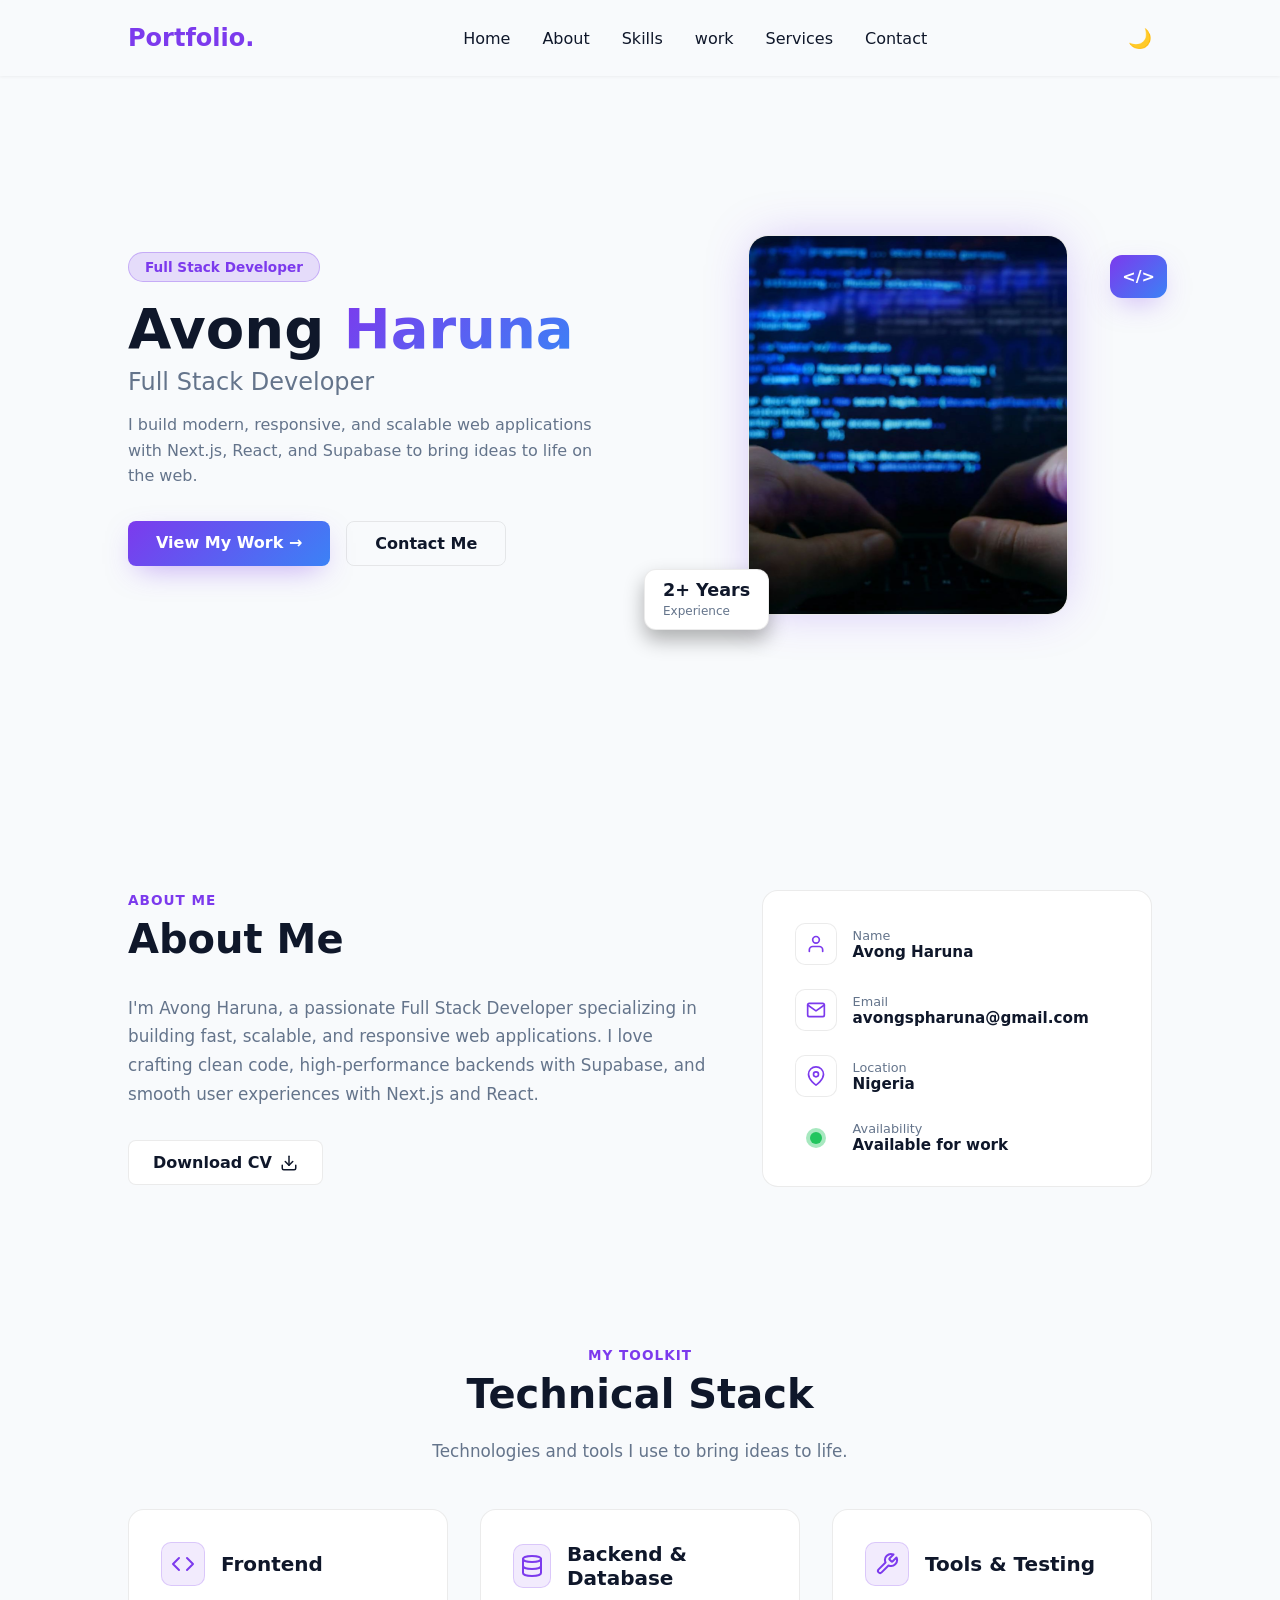
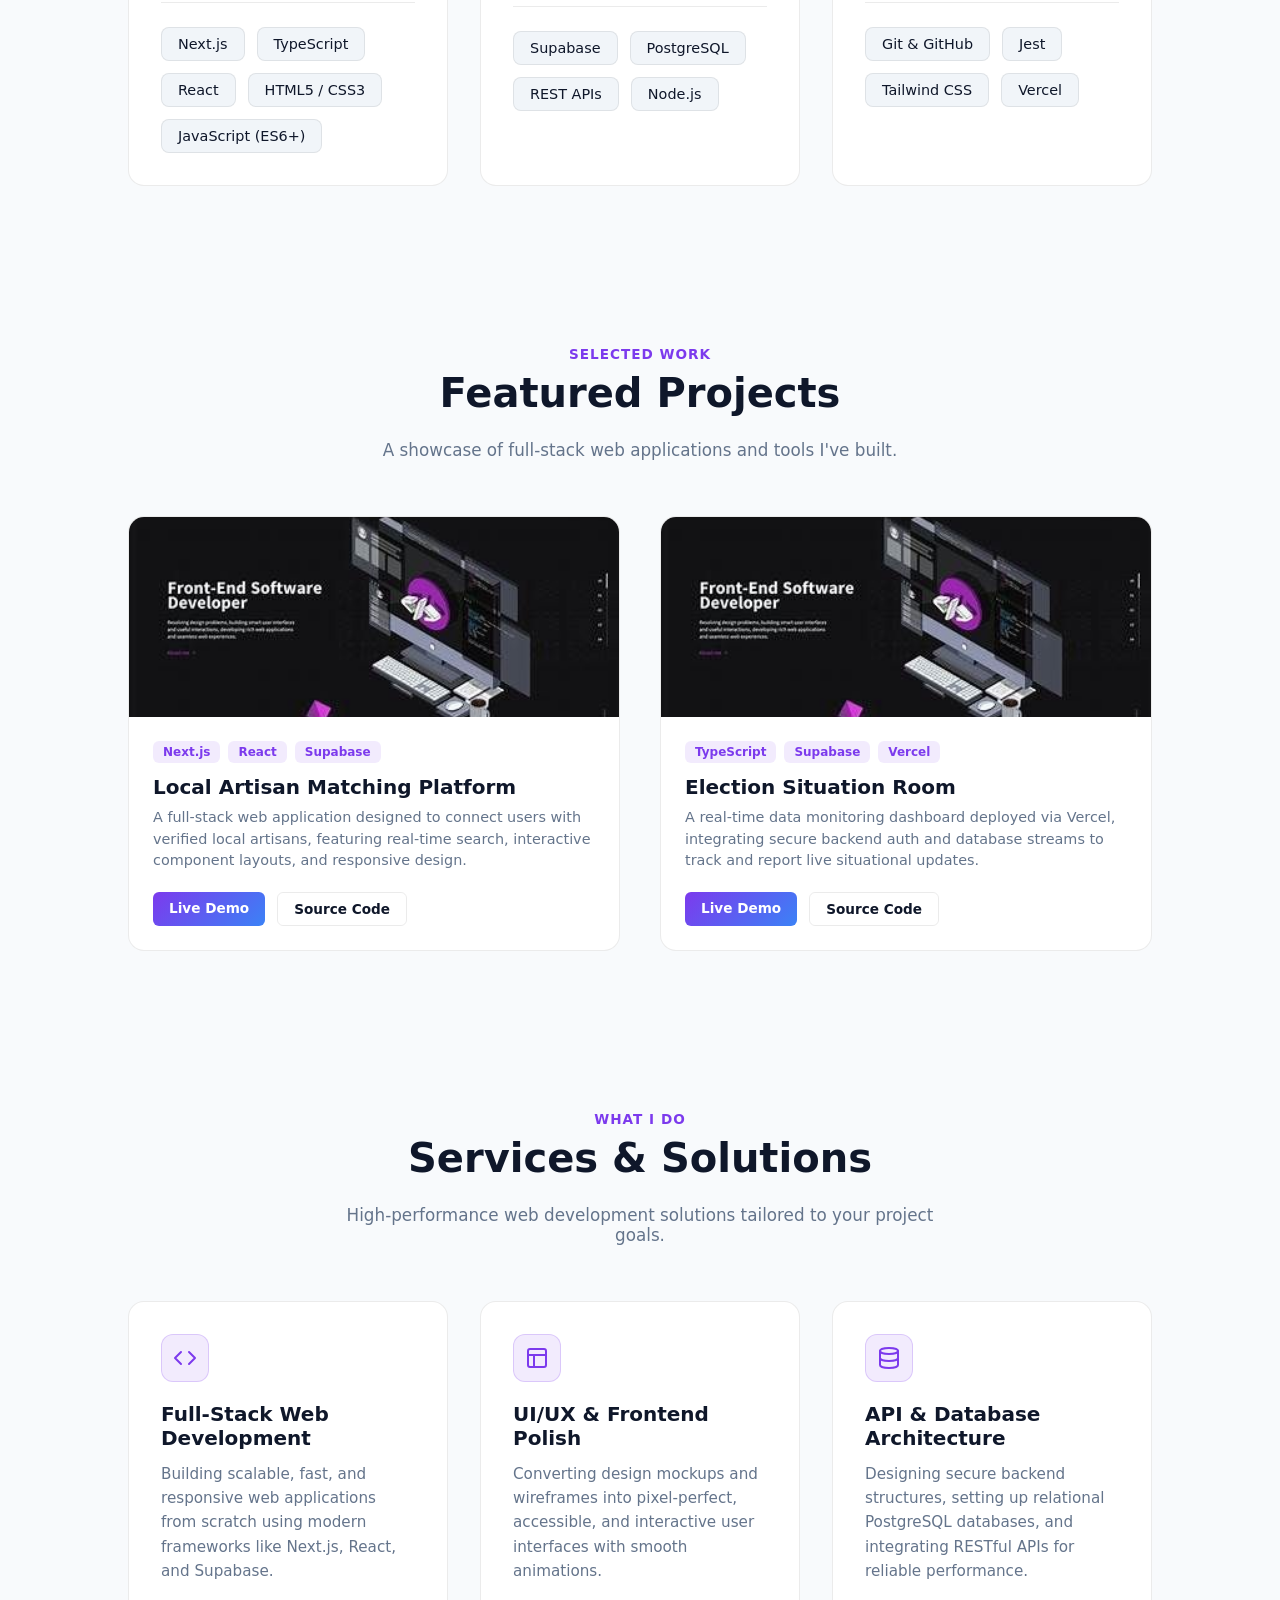
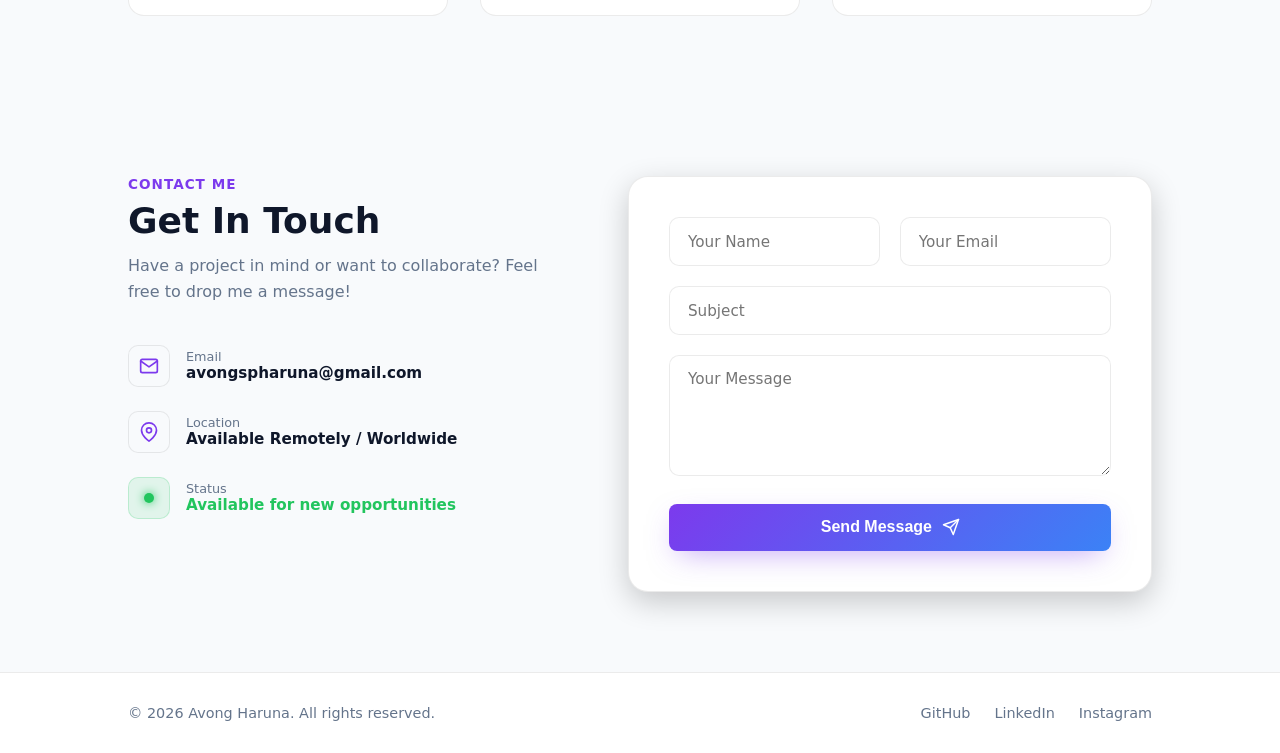
==== index.html @ 2a9c6ebe "Initial commit" ====
<!DOCTYPE html>
<html lang="en">
<head>
    <meta charset="UTF-8">
    <meta name="viewport" content="width=device-width, initial-scale=1.0">
    <title>Avong Haruna | Portfolio</title>
    <link rel="stylesheet" href="style.css">
    <link rel="icon" type="image/x-icon" href="images/favicon.ico">
</head>
<body>

    <!-- Navigation -->
    <nav class="navbar">
        <div class="logo">Portfolio.</div>
        <ul class="nav-links">
            <li><a href="#home">Home</a></li>
            <li><a href="#about">About</a></li>
            <li><a href="#skills">Skills</a></li>
            <li><a href="#projects">work</a></li>
            <li><a href="#services">Services</a></li>
            <li><a href="#contact">Contact</a></li>
        </ul>
        
        <!-- Theme Toggle Button -->
        <button id="theme-toggle" class="theme-toggle-btn" aria-label="Toggle theme">🌙</button>

        <!-- Mobile Burger Menu -->
        <div class="burger">
            <div class="line1"></div>
            <div class="line2"></div>
            <div class="line3"></div>
        </div>
    </nav>

    <!-- Homepage / Hero -->
    <section id="home" class="hero-section">
        <div class="hero-content">
            <span class="hero-pill-badge">Full Stack Developer</span>
            <h1>Avong <span class="highlight">Haruna</span></h1>
            <p class="hero-subtitle">Full Stack Developer</p>
            <p class="hero-description">
                I build modern, responsive, and scalable web applications with Next.js, React, and Supabase to bring ideas to life on the web.
            </p>
            
            <div class="hero-cta-group">
                <a href="#projects" class="btn-primary">View My Work &rarr;</a>
                <a href="#contact" class="btn-outline">Contact Me</a>
            </div>
        </div>

        <!-- Floating Image Frame with Ambient Glow -->
        <div class="hero-image-wrapper">
            <div class="hero-card-frame">
                <img src="images/workspace.jpg" alt="Avong Haruna">
            </div>
            
            <!-- Experience Floating Badge -->
            <div class="badge-experience">
                <span>2+ Years</span>
                <small>Experience</small>
            </div>
            
            <!-- Code Symbol Floating Badge -->
            <div class="badge-code">&lt;/&gt;</div>
        </div>
    </section>


    <!-- About Me Section -->
    <section id="about" class="about-section">
        <div class="about-container">
            <!-- Left Side: Bio & CV Button -->
            <div class="about-text">
                <span class="section-label">ABOUT ME</span>
                <h2>About Me</h2>
                <p>
                    I'm Avong Haruna, a passionate Full Stack Developer specializing in building fast, scalable, and responsive web applications. I love crafting clean code, high-performance backends with Supabase, and smooth user experiences with Next.js and React.
                </p>
               <!-- Inside the About Me section in index.html -->
<a href="cv.pdf" class="btn-cv" download="Avong_Haruna_CV.pdf">
    Download CV 
    <svg xmlns="http://www.w3.org/2000/svg" width="18" height="18" viewBox="0 0 24 24" fill="none" stroke="currentColor" stroke-width="2" stroke-linecap="round" stroke-linejoin="round">
        <path d="M21 15v4a2 2 0 0 1-2 2H5a2 2 0 0 1-2-2v-4"/>
        <polyline points="7 10 12 15 17 10"/>
        <line x1="12" y1="15" x2="12" y2="3"/>
    </svg>
</a>
            </div>

            <!-- Right Side: Quick Info Card -->
            <div class="about-info-card">
                <div class="info-item">
                    <div class="info-icon">
                        <svg xmlns="http://www.w3.org/2000/svg" width="20" height="20" viewBox="0 0 24 24" fill="none" stroke="currentColor" stroke-width="2" stroke-linecap="round" stroke-linejoin="round"><path d="M20 21v-2a4 4 0 0 0-4-4H8a4 4 0 0 0-4 4v2"></path><circle cx="12" cy="7" r="4"></circle></svg>
                    </div>
                    <div>
                        <small>Name</small>
                        <p>Avong Haruna</p>
                    </div>
                </div>

                <div class="info-item">
                    <div class="info-icon">
                        <svg xmlns="http://www.w3.org/2000/svg" width="20" height="20" viewBox="0 0 24 24" fill="none" stroke="currentColor" stroke-width="2" stroke-linecap="round" stroke-linejoin="round"><path d="M4 4h16c1.1 0 2 .9 2 2v12c0 1.1-.9 2-2 2H4c-1.1 0-2-.9-2-2V6c0-1.1.9-2 2-2z"></path><polyline points="22,6 12,13 2,6"></polyline></svg>
                    </div>
                    <div>
                        <small>Email</small>
                        <p>avongspharuna@gmail.com</p>
                    </div>
                </div>

                <div class="info-item">
                    <div class="info-icon">
                        <svg xmlns="http://www.w3.org/2000/svg" width="20" height="20" viewBox="0 0 24 24" fill="none" stroke="currentColor" stroke-width="2" stroke-linecap="round" stroke-linejoin="round"><path d="M21 10c0 7-9 13-9 13s-9-6-9-13a9 9 0 0 1 18 0z"></path><circle cx="12" cy="10" r="3"></circle></svg>
                    </div>
                    <div>
                        <small>Location</small>
                        <p>Nigeria</p>
                    </div>
                </div>

                <div class="info-item availability">
                    <div class="status-pulse"></div>
                    <div>
                        <small>Availability</small>
                        <p>Available for work</p>
                    </div>
                </div>
            </div>
        </div>
    </section>


    <!-- Technical Stack / Skills Section -->
    <section id="skills" class="skills-section">
        <div class="skills-header">
            <span class="section-label">MY TOOLKIT</span>
            <h2>Technical Stack</h2>
            <p class="skills-subtitle">Technologies and tools I use to bring ideas to life.</p>
        </div>

        <div class="skills-grid">
            <!-- Frontend Card -->
            <div class="skills-card">
                <div class="card-header">
                    <div class="card-icon">
                        <svg xmlns="http://www.w3.org/2000/svg" width="24" height="24" viewBox="0 0 24 24" fill="none" stroke="currentColor" stroke-width="2" stroke-linecap="round" stroke-linejoin="round"><polyline points="16 18 22 12 16 6"></polyline><polyline points="8 6 2 12 8 18"></polyline></svg>
                    </div>
                    <h3>Frontend</h3>
                </div>
                <div class="skills-list">
                    <span class="skill-tag">Next.js</span>
                    <span class="skill-tag">TypeScript</span>
                    <span class="skill-tag">React</span>
                    <span class="skill-tag">HTML5 / CSS3</span>
                    <span class="skill-tag">JavaScript (ES6+)</span>
                </div>
            </div>

            <!-- Backend & Database Card -->
            <div class="skills-card">
                <div class="card-header">
                    <div class="card-icon">
                        <svg xmlns="http://www.w3.org/2000/svg" width="24" height="24" viewBox="0 0 24 24" fill="none" stroke="currentColor" stroke-width="2" stroke-linecap="round" stroke-linejoin="round"><ellipse cx="12" cy="5" rx="9" ry="3"></ellipse><path d="M21 12c0 1.66-4 3-9 3s-9-1.34-9-3"></path><path d="M3 5v14c0 1.66 4 3 9 3s9-1.34 9-3V5"></path></svg>
                    </div>
                    <h3>Backend & Database</h3>
                </div>
                <div class="skills-list">
                    <span class="skill-tag">Supabase</span>
                    <span class="skill-tag">PostgreSQL</span>
                    <span class="skill-tag">REST APIs</span>
                    <span class="skill-tag">Node.js</span>
                </div>
            </div>

            <!-- Testing & Developer Tools Card -->
            <div class="skills-card">
                <div class="card-header">
                    <div class="card-icon">
                        <svg xmlns="http://www.w3.org/2000/svg" width="24" height="24" viewBox="0 0 24 24" fill="none" stroke="currentColor" stroke-width="2" stroke-linecap="round" stroke-linejoin="round"><path d="M14.7 6.3a1 1 0 0 0 0 1.4l1.6 1.6a1 1 0 0 0 1.4 0l3.77-3.77a6 6 0 0 1-7.94 7.94l-6.91 6.91a2.12 2.12 0 0 1-3-3l6.91-6.91a6 6 0 0 1 7.94-7.94l-3.76 3.76z"></path></svg>
                    </div>
                    <h3>Tools & Testing</h3>
                </div>
                <div class="skills-list">
                    <span class="skill-tag">Git & GitHub</span>
                    <span class="skill-tag">Jest</span>
                    <span class="skill-tag">Tailwind CSS</span>
                    <span class="skill-tag">Vercel</span>
                </div>
            </div>
        </div>
    </section>

   <!-- Projects Section -->
    <section id="projects" class="projects-section">
        <div class="projects-header">
            <span class="section-label">SELECTED WORK</span>
            <h2>Featured Projects</h2>
            <p class="projects-subtitle">A showcase of full-stack web applications and tools I've built.</p>
        </div>

        <div class="projects-grid">
            <!-- Project Card 1 -->
            <div class="project-card">
                <div class="project-image-wrapper">
                    <img src="images/project-one.jpg" alt="Service-Matching Web App" class="project-image">
                    <div class="project-overlay">
                        <a href="#" target="_blank" rel="noopener noreferrer" class="overlay-link" aria-label="View Live Project">
                            <svg xmlns="http://www.w3.org/2000/svg" width="20" height="20" viewBox="0 0 24 24" fill="none" stroke="currentColor" stroke-width="2" stroke-linecap="round" stroke-linejoin="round"><path d="M18 13v6a2 2 0 0 1-2 2H5a2 2 0 0 1-2-2V8a2 2 0 0 1 2-2h6"></path><polyline points="15 3 21 3 21 9"></polyline><line x1="10" y1="14" x2="21" y2="3"></line></svg>
                        </a>
                        <a href="#" target="_blank" rel="noopener noreferrer" class="overlay-link" aria-label="View Code on GitHub">
                            <svg xmlns="http://www.w3.org/2000/svg" width="20" height="20" viewBox="0 0 24 24" fill="none" stroke="currentColor" stroke-width="2" stroke-linecap="round" stroke-linejoin="round"><path d="M9 19c-5 1.5-5-2.5-7-3m14 6v-3.87a3.37 3.37 0 0 0-.94-2.61c3.14-.35 6.44-1.54 6.44-7A5.44 5.44 0 0 0 20 4.77 5.07 5.07 0 0 0 19.91 1S18.73.65 16 2.48a13.38 13.38 0 0 0-7 0C6.27.65 5.09 1 5.09 1A5.07 5.07 0 0 0 5 4.77a5.44 5.44 0 0 0-1.5 3.78c0 5.42 3.3 6.61 6.44 7A3.37 3.37 0 0 0 9 18.13V22"></path></svg>
                        </a>
                    </div>
                </div>
                <div class="project-content">
                    <div class="project-tags">
                        <span class="project-tag">Next.js</span>
                        <span class="project-tag">React</span>
                        <span class="project-tag">Supabase</span>
                    </div>
                    <h3 class="project-title">Local Artisan Matching Platform</h3>
                    <p class="project-description">
                        A full-stack web application designed to connect users with verified local artisans, featuring real-time search, interactive component layouts, and responsive design.
                    </p>
                    <div class="project-links">
                        <a href="#" class="project-btn primary-btn" target="_blank" rel="noopener noreferrer">Live Demo</a>
                        <a href="#" class="project-btn secondary-btn" target="_blank" rel="noopener noreferrer">Source Code</a>
                    </div>
                </div>
            </div>

            <!-- Project Card 2 -->
            <div class="project-card">
                <div class="project-image-wrapper">
                    <img src="images/project-two.jpg" alt="Election Situation Room Web App" class="project-image">
                    <div class="project-overlay">
                        <a href="#" target="_blank" rel="noopener noreferrer" class="overlay-link" aria-label="View Live Project">
                            <svg xmlns="http://www.w3.org/2000/svg" width="20" height="20" viewBox="0 0 24 24" fill="none" stroke="currentColor" stroke-width="2" stroke-linecap="round" stroke-linejoin="round"><path d="M18 13v6a2 2 0 0 1-2 2H5a2 2 0 0 1-2-2V8a2 2 0 0 1 2-2h6"></path><polyline points="15 3 21 3 21 9"></polyline><line x1="10" y1="14" x2="21" y2="3"></line></svg>
                        </a>
                        <a href="#" target="_blank" rel="noopener noreferrer" class="overlay-link" aria-label="View Code on GitHub">
                            <svg xmlns="http://www.w3.org/2000/svg" width="20" height="20" viewBox="0 0 24 24" fill="none" stroke="currentColor" stroke-width="2" stroke-linecap="round" stroke-linejoin="round"><path d="M9 19c-5 1.5-5-2.5-7-3m14 6v-3.87a3.37 3.37 0 0 0-.94-2.61c3.14-.35 6.44-1.54 6.44-7A5.44 5.44 0 0 0 20 4.77 5.07 5.07 0 0 0 19.91 1S18.73.65 16 2.48a13.38 13.38 0 0 0-7 0C6.27.65 5.09 1 5.09 1A5.07 5.07 0 0 0 5 4.77a5.44 5.44 0 0 0-1.5 3.78c0 5.42 3.3 6.61 6.44 7A3.37 3.37 0 0 0 9 18.13V22"></path></svg>
                        </a>
                    </div>
                </div>
                <div class="project-content">
                    <div class="project-tags">
                        <span class="project-tag">TypeScript</span>
                        <span class="project-tag">Supabase</span>
                        <span class="project-tag">Vercel</span>
                    </div>
                    <h3 class="project-title">Election Situation Room</h3>
                    <p class="project-description">
                        A real-time data monitoring dashboard deployed via Vercel, integrating secure backend auth and database streams to track and report live situational updates.
                    </p>
                    <div class="project-links">
                        <a href="#" class="project-btn primary-btn" target="_blank" rel="noopener noreferrer">Live Demo</a>
                        <a href="#" class="project-btn secondary-btn" target="_blank" rel="noopener noreferrer">Source Code</a>
                    </div>
                </div>
            </div>
        </div>
    </section>

   <!-- Services Section -->
    <section id="services" class="services-section">
        <div class="services-header">
            <span class="section-label">WHAT I DO</span>
            <h2>Services & Solutions</h2>
            <p class="services-subtitle">High-performance web development solutions tailored to your project goals.</p>
        </div>

        <div class="services-grid">
            <!-- Service Card 1 -->
            <div class="service-card">
                <div class="service-icon">
                    <svg xmlns="http://www.w3.org/2000/svg" width="24" height="24" viewBox="0 0 24 24" fill="none" stroke="currentColor" stroke-width="2" stroke-linecap="round" stroke-linejoin="round"><polyline points="16 18 22 12 16 6"></polyline><polyline points="8 6 2 12 8 18"></polyline></svg>
                </div>
                <h3>Full-Stack Web Development</h3>
                <p>Building scalable, fast, and responsive web applications from scratch using modern frameworks like Next.js, React, and Supabase.</p>
            </div>

            <!-- Service Card 2 -->
            <div class="service-card">
                <div class="service-icon">
                    <svg xmlns="http://www.w3.org/2000/svg" width="24" height="24" viewBox="0 0 24 24" fill="none" stroke="currentColor" stroke-width="2" stroke-linecap="round" stroke-linejoin="round"><rect x="3" y="3" width="18" height="18" rx="2" ry="2"></rect><line x1="3" y1="9" x2="21" y2="9"></line><line x1="9" y1="21" x2="9" y2="9"></line></svg>
                </div>
                <h3>UI/UX & Frontend Polish</h3>
                <p>Converting design mockups and wireframes into pixel-perfect, accessible, and interactive user interfaces with smooth animations.</p>
            </div>

            <!-- Service Card 3 -->
            <div class="service-card">
                <div class="service-icon">
                    <svg xmlns="http://www.w3.org/2000/svg" width="24" height="24" viewBox="0 0 24 24" fill="none" stroke="currentColor" stroke-width="2" stroke-linecap="round" stroke-linejoin="round"><ellipse cx="12" cy="5" rx="9" ry="3"></ellipse><path d="M21 12c0 1.66-4 3-9 3s-9-1.34-9-3"></path><path d="M3 5v14c0 1.66 4 3 9 3s9-1.34 9-3V5"></path></svg>
                </div>
                <h3>API & Database Architecture</h3>
                <p>Designing secure backend structures, setting up relational PostgreSQL databases, and integrating RESTful APIs for reliable performance.</p>
            </div>
        </div>
    </section>

  <!-- Contact Section -->
    <section id="contact" class="contact-section">
        <div class="contact-container">
            <!-- Left Column: Contact Info -->
            <div class="contact-info">
                <span class="section-label">CONTACT ME</span>
                <h2>Get In Touch</h2>
                <p class="contact-subtitle">
                    Have a project in mind or want to collaborate? Feel free to drop me a message!
                </p>

                <div class="info-items">
                    <div class="info-item">
                        <div class="info-icon">
                            <svg xmlns="http://www.w3.org/2000/svg" width="20" height="20" viewBox="0 0 24 24" fill="none" stroke="currentColor" stroke-width="2" stroke-linecap="round" stroke-linejoin="round"><path d="M4 4h16c1.1 0 2 .9 2 2v12c0 1.1-.9 2-2 2H4c-1.1 0-2-.9-2-2V6c0-1.1.9-2 2-2z"></path><polyline points="22,6 12,13 2,6"></polyline></svg>
                        </div>
                        <div>
                            <small>Email</small>
                            <p>avongspharuna@gmail.com</p>
                        </div>
                    </div>

                    <div class="info-item">
                        <div class="info-icon">
                            <svg xmlns="http://www.w3.org/2000/svg" width="20" height="20" viewBox="0 0 24 24" fill="none" stroke="currentColor" stroke-width="2" stroke-linecap="round" stroke-linejoin="round"><path d="M21 10c0 7-9 13-9 13s-9-6-9-13a9 9 0 0 1 18 0z"></path><circle cx="12" cy="10" r="3"></circle></svg>
                        </div>
                        <div>
                            <small>Location</small>
                            <p>Available Remotely / Worldwide</p>
                        </div>
                    </div>

                    <div class="info-item">
                        <div class="info-icon status-icon">
                            <span class="status-dot"></span>
                        </div>
                        <div>
                            <small>Status</small>
                            <p class="status-text">Available for new opportunities</p>
                        </div>
                    </div>
                </div>
            </div>

            <!-- Right Column: Contact Form -->
            <div class="contact-form-wrapper">
                <form action="https://formspree.io/f/xlgyvdnw" method="POST" class="contact-form">
                    <div class="form-row">
                        <input type="text" name="name" placeholder="Your Name" required>
                        <input type="email" name="email" placeholder="Your Email" required>
                    </div>
                    <input type="text" name="subject" placeholder="Subject" required>
                    <textarea name="message" rows="5" placeholder="Your Message" required></textarea>
                    
                    <button type="submit" class="btn-primary submit-btn">
                        Send Message 
                        <svg xmlns="http://www.w3.org/2000/svg" width="18" height="18" viewBox="0 0 24 24" fill="none" stroke="currentColor" stroke-width="2" stroke-linecap="round" stroke-linejoin="round"><line x1="22" y1="2" x2="11" y2="13"></line><polygon points="22 2 15 22 11 13 2 9 22 2"></polygon></svg>
                    </button>
                </form>
            </div>
        </div>
    </section>

    <!-- Footer -->
    <footer class="portfolio-footer">
        <div class="footer-container">
            <!-- Copyright Notice -->
            <p>&copy; 2026 Avong Haruna. All rights reserved.</p>

            <!-- Social Media Links -->
            <div class="footer-socials">
                <a href="https://github.com/avong-haruna" target="_blank" rel="noopener noreferrer">GitHub</a>
                <a href="https://linkedin.com/in/Haruna Avong" target="_blank" rel="noopener noreferrer">LinkedIn</a>
                <a href="https://instagram.com/avongharuna" target="_blank" rel="noopener noreferrer">Instagram</a>
            </div>
        </div>
    </footer>

    <script src="script.js"></script>
</body>
</html>
---- style.css ----
/* Color Palette & Custom Properties */
:root {
    --bg-dark: #0b0f17;
    --card-bg: #131924;
    --card-border: rgba(255, 255, 255, 0.08);
    --border-color: rgba(255, 255, 255, 0.08);
    --nav-bg: rgba(11, 15, 23, 0.8);
    
    --text-main: #f3f4f6;
    --text-color: #f3f4f6;
    --text-muted: #9ca3af;
    
    --tag-bg: rgba(255, 255, 255, 0.05);
    
    /* Primary Color Mappings */
    --primary: #7c3aed;
    --primary-purple: #7c3aed;
    --primary-blue: #3b82f6;
    
    /* Purple-to-Blue Primary Accent Glow */
    --accent-gradient: linear-gradient(135deg, #7c3aed 0%, #3b82f6 100%);
    --accent-glow: 0 10px 30px -10px rgba(124, 58, 237, 0.5);
    
    --transition: all 0.3s ease;
}

/* Light Theme Variables */
[data-theme="light"] {
    --bg-dark: #f8fafc;
    --card-bg: #ffffff;
    --card-border: rgba(0, 0, 0, 0.08);
    --border-color: rgba(0, 0, 0, 0.08);
    --nav-bg: rgba(248, 250, 252, 0.8);
    
    --text-main: #0f172a;
    --text-color: #0f172a;
    --text-muted: #64748b;
    
    --tag-bg: #f1f5f9;
}

/* Smooth Scrolling */
html {
    scroll-behavior: smooth;
}

/* General Layout Fixes */
* {
    margin: 0;
    padding: 0;
    box-sizing: border-box;
}

body {
    background-color: var(--bg-dark);
    color: var(--text-main);
    font-family: 'Inter', system-ui, -apple-system, sans-serif;
    transition: background-color 0.3s ease, color 0.3s ease;
}

section {
    padding: 80px 10%;
}

h2 {
    font-size: 2.5rem;
    margin-bottom: 2rem;
    position: relative;
}

.btn {
    display: inline-block;
    background: var(--primary);
    color: white;
    padding: 0.75rem 1.5rem;
    text-decoration: none;
    border-radius: 6px;
    transition: var(--transition);
    border: none;
    cursor: pointer;
}

.btn:hover {
    opacity: 0.9;
}

/* Navbar */
.navbar {
    position: fixed;
    top: 0;
    width: 100%;
    display: flex;
    justify-content: space-between;
    align-items: center;
    padding: 1.5rem 10%;
    background: var(--nav-bg);
    backdrop-filter: blur(5px);
    z-index: 1000;
    box-shadow: 0 1px 3px rgba(0,0,0,0.05);
    transition: var(--transition);
}

.logo {
    font-size: 1.5rem;
    font-weight: 700;
    color: var(--primary);
}

.nav-links {
    display: flex;
    list-style: none;
}

.nav-links li {
    margin-left: 2rem;
}

.nav-links a {
    text-decoration: none;
    color: var(--text-color);
    font-weight: 500;
    transition: var(--transition);
}

.nav-links a:hover {
    color: var(--primary);
}

.theme-toggle-btn {
    background: none;
    border: none;
    font-size: 1.2rem;
    cursor: pointer;
    margin-left: 1.5rem;
    color: var(--text-color);
    display: flex;
    align-items: center;
}

.burger {
    display: none;
    cursor: pointer;
}

.burger div {
    width: 25px;
    height: 3px;
    background-color: var(--text-color);
    margin: 5px;
    transition: var(--transition);
}

/* Hero Section Styling */
.hero-section {
    min-height: 90vh;
    display: grid;
    grid-template-columns: 1fr 1fr;
    align-items: center;
    gap: 3rem;
    padding-top: 120px;
}

.hero-pill-badge {
    display: inline-block;
    padding: 6px 16px;
    background: rgba(124, 58, 237, 0.15);
    border: 1px solid rgba(124, 58, 237, 0.3);
    color: var(--primary-purple);
    border-radius: 20px;
    font-size: 0.85rem;
    font-weight: 600;
    margin-bottom: 1rem;
}

.hero-content h1 {
    font-size: 3.5rem;
    line-height: 1.1;
    margin-bottom: 0.5rem;
}

.hero-content h1 .highlight {
    background: var(--accent-gradient);
    -webkit-background-clip: text;
    -webkit-text-fill-color: transparent;
}

.hero-subtitle {
    font-size: 1.5rem;
    color: var(--text-muted);
    font-weight: 500;
    margin-bottom: 1rem;
}

.hero-description {
    color: var(--text-muted);
    line-height: 1.6;
    margin-bottom: 2rem;
    max-width: 480px;
}

.hero-cta-group {
    display: flex;
    gap: 1rem;
    margin-bottom: 2rem;
}

/* About Me Section */
.section-label {
    color: var(--primary-purple);
    font-size: 0.85rem;
    font-weight: 700;
    letter-spacing: 1px;
    margin-bottom: 0.5rem;
    display: block;
}

.about-container {
    display: grid;
    grid-template-columns: 1.2fr 0.8fr;
    gap: 3rem;
    align-items: center;
}

.about-text p {
    color: var(--text-muted);
    line-height: 1.7;
    margin-bottom: 2rem;
    font-size: 1.05rem;
}

.btn-cv {
    display: inline-flex;
    align-items: center;
    gap: 0.5rem;
    border: 1px solid var(--card-border);
    background: var(--card-bg);
    color: var(--text-main);
    padding: 12px 24px;
    border-radius: 8px;
    text-decoration: none;
    font-weight: 600;
    transition: var(--transition);
}

.btn-cv:hover {
    border-color: var(--primary-purple);
    color: var(--primary-purple);
    transform: translateY(-2px);
}

/* Info Card */
.about-info-card {
    background: var(--card-bg);
    border: 1px solid var(--card-border);
    padding: 2rem;
    border-radius: 16px;
    display: flex;
    flex-direction: column;
    gap: 1.5rem;
}

.info-item {
    display: flex;
    align-items: center;
    gap: 1rem;
}

.info-icon {
    width: 42px;
    height: 42px;
    border-radius: 10px;
    background: rgba(255, 255, 255, 0.03);
    border: 1px solid var(--card-border);
    display: flex;
    align-items: center;
    justify-content: center;
    color: var(--primary-purple);
}

.info-item small {
    display: block;
    color: var(--text-muted);
    font-size: 0.8rem;
}

.info-item p {
    color: var(--text-main);
    font-weight: 600;
    font-size: 0.95rem;
}

/* Green Live Pulse Status */
.status-pulse {
    width: 12px;
    height: 12px;
    background-color: #22c55e;
    border-radius: 50%;
    position: relative;
    margin-left: 15px;
    margin-right: 15px;
}

.status-pulse::after {
    content: '';
    position: absolute;
    top: -4px;
    left: -4px;
    width: 20px;
    height: 20px;
    background-color: rgba(34, 197, 94, 0.4);
    border-radius: 50%;
    animation: pulse 2s infinite;
}

@keyframes pulse {
    0% { transform: scale(0.8); opacity: 0.8; }
    100% { transform: scale(1.6); opacity: 0; }
}

/* Gradient Button */
.btn-primary {
    background: var(--accent-gradient);
    color: #fff;
    padding: 12px 28px;
    border-radius: 8px;
    text-decoration: none;
    font-weight: 600;
    box-shadow: var(--accent-glow);
    transition: transform 0.2s ease;
}

.btn-primary:hover {
    transform: translateY(-2px);
}

/* Outline Button */
.btn-outline {
    border: 1px solid var(--card-border);
    color: var(--text-main);
    padding: 12px 28px;
    border-radius: 8px;
    text-decoration: none;
    font-weight: 600;
    transition: background 0.2s ease;
}

.btn-outline:hover {
    background: var(--card-bg);
}

/* Hero Image & Ambient Glow Card */
.hero-image-wrapper {
    position: relative;
    display: flex;
    justify-content: center;
}

.hero-card-frame {
    position: relative;
    width: 320px;
    height: 380px;
    border-radius: 20px;
    overflow: hidden;
    background: var(--card-bg);
    border: 1px solid var(--card-border);
    box-shadow: 0 0 50px -10px rgba(124, 58, 237, 0.35);
}

.hero-card-frame img {
    width: 100%;
    height: 100%;
    object-fit: cover;
}

/* Floating Overlay Badges */
.badge-experience {
    position: absolute;
    bottom: -15px;
    left: -20px;
    background: var(--card-bg);
    border: 1px solid var(--card-border);
    padding: 10px 18px;
    border-radius: 12px;
    box-shadow: 0 10px 20px rgba(0,0,0,0.3);
}

.badge-experience span {
    display: block;
    font-weight: 700;
    font-size: 1.1rem;
    color: var(--text-main);
}

.badge-experience small {
    color: var(--text-muted);
    font-size: 0.75rem;
}

.badge-code {
    position: absolute;
    top: 20px;
    right: -15px;
    background: var(--accent-gradient);
    color: #fff;
    padding: 12px;
    border-radius: 12px;
    font-weight: bold;
    box-shadow: var(--accent-glow);
}

/* Skills Section Styling */
.skills-section {
    padding-top: 80px;
    padding-bottom: 80px;
}

.skills-header {
    text-align: center;
    max-width: 600px;
    margin: 0 auto 3rem auto;
}

.skills-subtitle {
    color: var(--text-muted);
    font-size: 1.05rem;
    margin-top: -0.5rem;
}

.skills-grid {
    display: grid;
    grid-template-columns: repeat(auto-fit, minmax(300px, 1fr));
    gap: 2rem;
    width: 100%;
}

.skills-card {
    background: var(--card-bg);
    border: 1px solid var(--card-border);
    padding: 2rem;
    border-radius: 16px;
    transition: transform 0.3s ease, border-color 0.3s ease, box-shadow 0.3s ease;
    display: flex;
    flex-direction: column;
}

.skills-card:hover {
    transform: translateY(-5px);
    border-color: rgba(124, 58, 237, 0.4);
    box-shadow: 0 12px 30px -10px rgba(124, 58, 237, 0.2);
}

.card-header {
    display: flex;
    align-items: center;
    gap: 1rem;
    margin-bottom: 1.5rem;
    border-bottom: 1px solid var(--card-border);
    padding-bottom: 1rem;
}

.card-icon {
    width: 44px;
    height: 44px;
    border-radius: 10px;
    background: rgba(124, 58, 237, 0.1);
    border: 1px solid rgba(124, 58, 237, 0.2);
    display: flex;
    align-items: center;
    justify-content: center;
    color: var(--primary-purple);
}

.card-header h3 {
    font-size: 1.25rem;
    color: var(--text-main);
    margin: 0;
}

.skills-list {
    display: flex;
    flex-wrap: wrap;
    gap: 0.75rem;
}

.skill-tag {
    background: var(--tag-bg);
    color: var(--text-main);
    border: 1px solid var(--card-border);
    padding: 0.5rem 1rem;
    border-radius: 8px;
    font-size: 0.9rem;
    font-weight: 500;
    transition: var(--transition);
}

.skill-tag:hover {
    background: var(--primary-purple);
    color: #ffffff;
    border-color: var(--primary-purple);
    transform: translateY(-2px);
}

/* Projects Section Styling */
.projects-section {
    padding-top: 80px;
    padding-bottom: 80px;
}

.projects-header {
    text-align: center;
    max-width: 600px;
    margin: 0 auto 3.5rem auto;
}

.projects-subtitle {
    color: var(--text-muted);
    font-size: 1.05rem;
    margin-top: -0.5rem;
}

.projects-grid {
    display: grid;
    grid-template-columns: repeat(auto-fit, minmax(320px, 1fr));
    gap: 2.5rem;
    width: 100%;
}

.project-card {
    background: var(--card-bg);
    border: 1px solid var(--card-border);
    border-radius: 16px;
    overflow: hidden;
    transition: transform 0.3s ease, border-color 0.3s ease, box-shadow 0.3s ease;
}

.project-card:hover {
    transform: translateY(-6px);
    border-color: rgba(124, 58, 237, 0.4);
    box-shadow: 0 12px 30px -10px rgba(124, 58, 237, 0.25);
}

.project-image-wrapper {
    position: relative;
    width: 100%;
    height: 200px;
    overflow: hidden;
}

.project-image {
    width: 100%;
    height: 100%;
    object-fit: cover;
    transition: transform 0.3s ease;
}

.project-card:hover .project-image {
    transform: scale(1.05);
}

.project-overlay {
    position: absolute;
    inset: 0;
    background: rgba(11, 15, 23, 0.7);
    display: flex;
    align-items: center;
    justify-content: center;
    gap: 1rem;
    opacity: 0;
    transition: opacity 0.3s ease;
}

.project-card:hover .project-overlay {
    opacity: 1;
}

.overlay-link {
    width: 40px;
    height: 40px;
    border-radius: 50%;
    background: var(--primary-purple);
    color: white;
    display: flex;
    align-items: center;
    justify-content: center;
    transition: transform 0.2s ease;
}

.overlay-link:hover {
    transform: scale(1.1);
}

.project-content {
    padding: 1.5rem;
}

.project-tags {
    display: flex;
    gap: 0.5rem;
    margin-bottom: 0.75rem;
}

.project-tag {
    font-size: 0.75rem;
    font-weight: 600;
    color: var(--primary-purple);
    background: rgba(124, 58, 237, 0.1);
    padding: 4px 10px;
    border-radius: 6px;
}

.project-title {
    font-size: 1.25rem;
    margin-bottom: 0.5rem;
    color: var(--text-main);
}

.project-description {
    font-size: 0.9rem;
    color: var(--text-muted);
    line-height: 1.5;
    margin-bottom: 1.25rem;
}

.project-links {
    display: flex;
    gap: 0.75rem;
}

.project-btn {
    padding: 8px 16px;
    border-radius: 6px;
    font-size: 0.85rem;
    font-weight: 600;
    text-decoration: none;
    transition: var(--transition);
}

.project-btn.primary-btn {
    background: var(--accent-gradient);
    color: white;
}

.project-btn.secondary-btn {
    border: 1px solid var(--card-border);
    color: var(--text-main);
}

.project-btn.secondary-btn:hover {
    border-color: var(--primary-purple);
    color: var(--primary-purple);
}

/* Services Section Styling */
.services-section {
    padding-top: 80px;
    padding-bottom: 80px;
}

.services-header {
    text-align: center;
    max-width: 600px;
    margin: 0 auto 3.5rem auto;
}

.services-subtitle {
    color: var(--text-muted);
    font-size: 1.05rem;
    margin-top: -0.5rem;
}

.services-grid {
    display: grid;
    grid-template-columns: repeat(auto-fit, minmax(300px, 1fr));
    gap: 2rem;
    width: 100%;
}

.service-card {
    background: var(--card-bg);
    border: 1px solid var(--card-border);
    padding: 2rem;
    border-radius: 16px;
    transition: transform 0.3s ease, border-color 0.3s ease;
}

.service-card:hover {
    transform: translateY(-5px);
    border-color: rgba(124, 58, 237, 0.4);
}

.service-icon {
    width: 48px;
    height: 48px;
    border-radius: 12px;
    background: rgba(124, 58, 237, 0.1);
    border: 1px solid rgba(124, 58, 237, 0.2);
    display: flex;
    align-items: center;
    justify-content: center;
    color: var(--primary-purple);
    margin-bottom: 1.25rem;
}

.service-card h3 {
    font-size: 1.25rem;
    margin-bottom: 0.75rem;
    color: var(--text-main);
}

.service-card p {
    color: var(--text-muted);
    font-size: 0.95rem;
    line-height: 1.6;
}

/* Contact Section Styling */
.contact-section {
    padding-top: 80px;
    padding-bottom: 80px;
}

.contact-container {
    display: grid;
    grid-template-columns: 1fr 1.2fr;
    gap: 4rem;
    align-items: start;
    max-width: 1200px;
    margin: 0 auto;
}

.contact-info h2 {
    font-size: 2.25rem;
    margin-bottom: 0.75rem;
}

.contact-subtitle {
    color: var(--text-muted);
    line-height: 1.6;
    margin-bottom: 2.5rem;
}

.info-items {
    display: flex;
    flex-direction: column;
    gap: 1.5rem;
}

.status-icon {
    background: rgba(34, 197, 94, 0.1);
    border-color: rgba(34, 197, 94, 0.2);
}

.status-dot {
    width: 10px;
    height: 10px;
    border-radius: 50%;
    background-color: #22c55e;
    box-shadow: 0 0 10px #22c55e;
}

.status-text {
    color: #22c55e !important;
}

.contact-form-wrapper {
    background: var(--card-bg);
    border: 1px solid var(--card-border);
    padding: 2.5rem;
    border-radius: 20px;
    box-shadow: 0 10px 30px rgba(0, 0, 0, 0.2);
}

.contact-form {
    display: flex;
    flex-direction: column;
    gap: 1.25rem;
}

.form-row {
    display: grid;
    grid-template-columns: 1fr 1fr;
    gap: 1.25rem;
}

.contact-form input,
.contact-form textarea {
    width: 100%;
    padding: 0.9rem 1.1rem;
    background: rgba(255, 255, 255, 0.03);
    color: var(--text-main);
    border: 1px solid var(--card-border);
    border-radius: 10px;
    outline: none;
    font-size: 0.95rem;
    font-family: inherit;
    transition: border-color 0.2s ease, box-shadow 0.2s ease;
}

.contact-form input:focus,
.contact-form textarea:focus {
    border-color: var(--primary-purple);
    box-shadow: 0 0 0 3px rgba(124, 58, 237, 0.15);
}

.submit-btn {
    display: inline-flex;
    align-items: center;
    justify-content: center;
    gap: 0.6rem;
    border: none;
    cursor: pointer;
    font-size: 1rem;
    padding: 0.9rem 1.5rem;
    width: 100%;
    margin-top: 0.5rem;
}

/* Footer Styling */
.portfolio-footer {
    background: var(--card-bg);
    border-top: 1px solid var(--card-border);
    padding: 2rem 10%;
    width: 100%;
}

.footer-container {
    max-width: 1200px;
    margin: 0 auto;
    display: flex;
    justify-content: space-between;
    align-items: center;
    color: var(--text-muted);
    font-size: 0.9rem;
}

.footer-socials {
    display: flex;
    gap: 1.5rem;
}

.footer-socials a {
    color: var(--text-muted);
    text-decoration: none;
    transition: color 0.2s ease, transform 0.2s ease;
}

.footer-socials a:hover {
    color: var(--primary-purple);
    transform: translateY(-2px);
}

/* Mobile Responsiveness */
@media (max-width: 768px) {
    .hero-section {
        grid-template-columns: 1fr;
        text-align: center;
    }
    .hero-cta-group {
        justify-content: center;
    }
    .about-container {
        grid-template-columns: 1fr;
    }
    .contact-container {
        grid-template-columns: 1fr;
        gap: 2.5rem;
    }
    .form-row {
        grid-template-columns: 1fr;
    }
    .footer-container {
        flex-direction: column;
        gap: 1rem;
        text-align: center;
    }
}
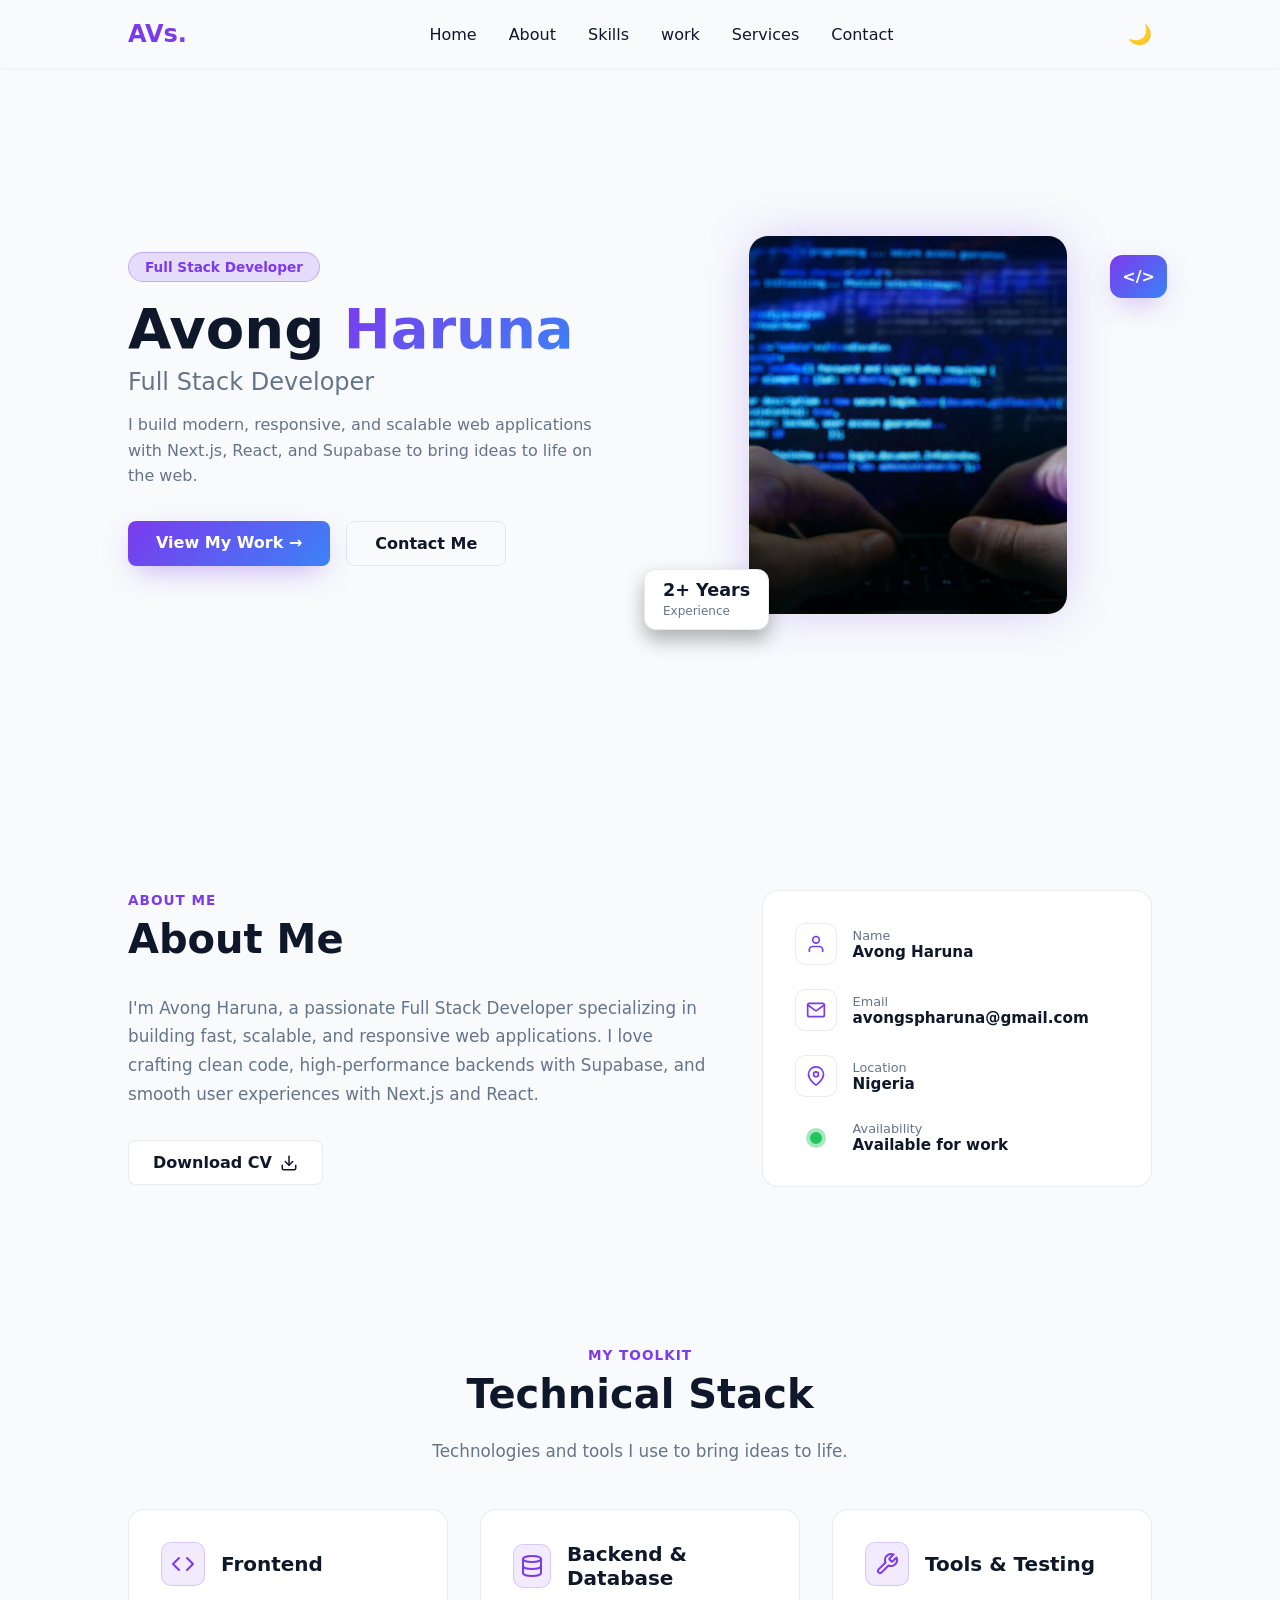
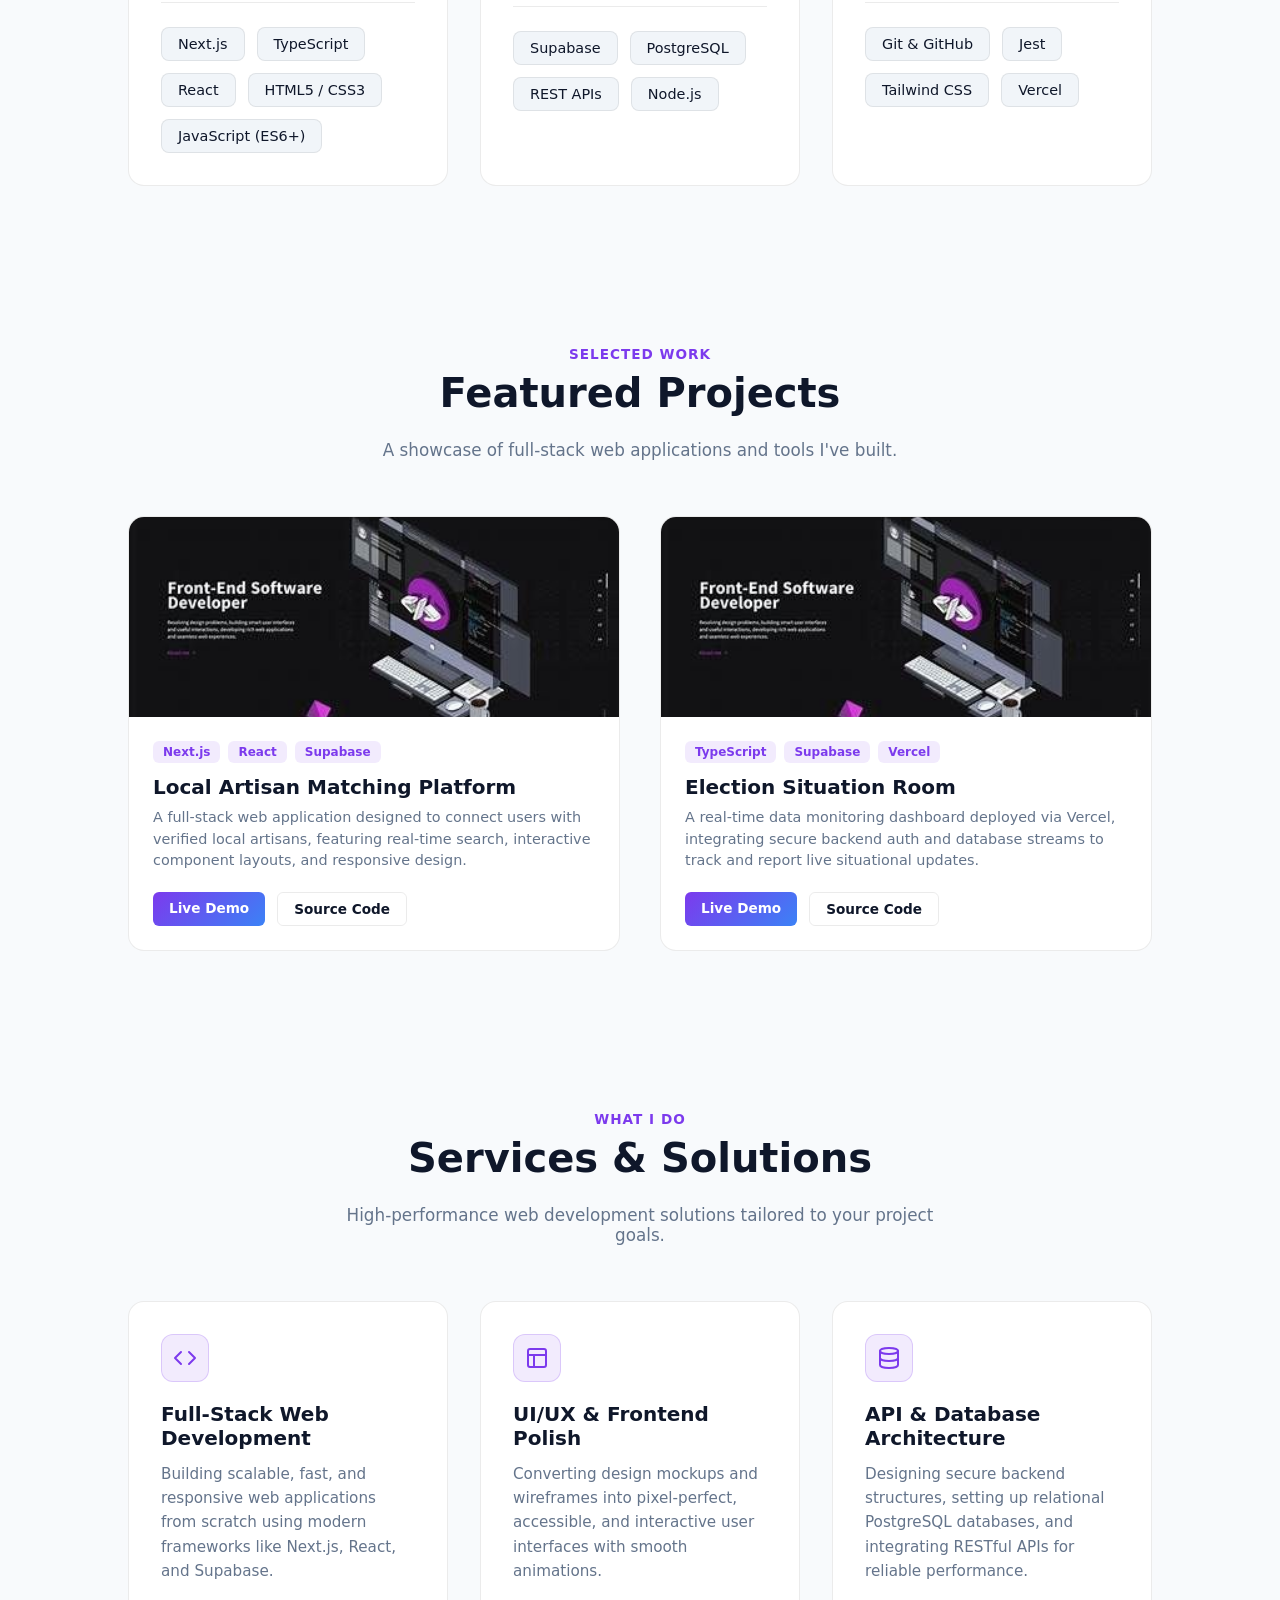
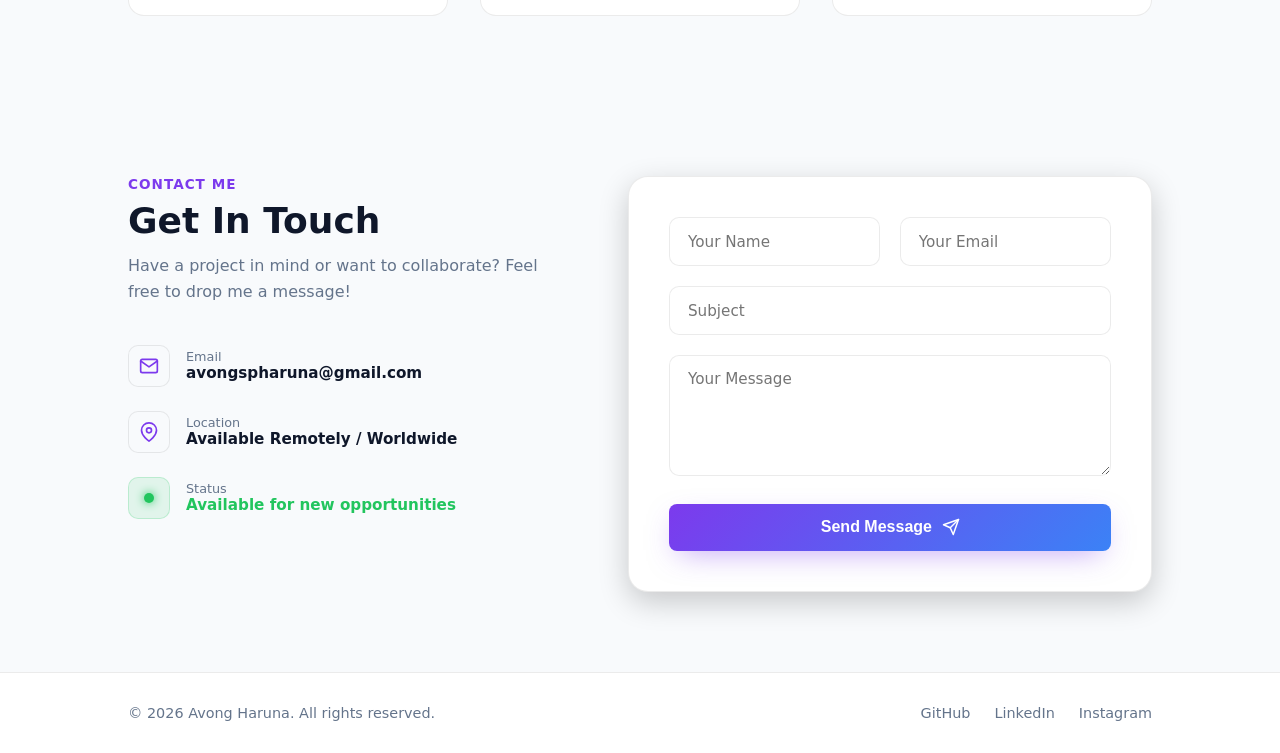
==== commit f8922c8f: "Added AVs to the logo area for the mean time" ====
--- a/index.html
+++ b/index.html
@@ -11,7 +11,7 @@
 
     <!-- Navigation -->
     <nav class="navbar">
-        <div class="logo">Portfolio.</div>
+        <div class="logo">AVs.</div>
         <ul class="nav-links">
             <li><a href="#home">Home</a></li>
             <li><a href="#about">About</a></li>
--- a/style.css
+++ b/style.css
@@ -4,7 +4,7 @@
     --card-bg: #131924;
     --card-border: rgba(255, 255, 255, 0.08);
     --border-color: rgba(255, 255, 255, 0.08);
-    --nav-bg: rgba(11, 15, 23, 0.8);
+    --nav-bg: rgba(11, 15, 23, 0.85);
     
     --text-main: #f3f4f6;
     --text-color: #f3f4f6;
@@ -30,7 +30,7 @@
     --card-bg: #ffffff;
     --card-border: rgba(0, 0, 0, 0.08);
     --border-color: rgba(0, 0, 0, 0.08);
-    --nav-bg: rgba(248, 250, 252, 0.8);
+    --nav-bg: rgba(248, 250, 252, 0.85);
     
     --text-main: #0f172a;
     --text-color: #0f172a;
@@ -42,6 +42,7 @@
 /* Smooth Scrolling */
 html {
     scroll-behavior: smooth;
+    overflow-x: hidden;
 }
 
 /* General Layout Fixes */
@@ -56,6 +57,7 @@
     color: var(--text-main);
     font-family: 'Inter', system-ui, -apple-system, sans-serif;
     transition: background-color 0.3s ease, color 0.3s ease;
+    overflow-x: hidden;
 }
 
 section {
@@ -92,9 +94,9 @@
     display: flex;
     justify-content: space-between;
     align-items: center;
-    padding: 1.5rem 10%;
+    padding: 1.25rem 10%;
     background: var(--nav-bg);
-    backdrop-filter: blur(5px);
+    backdrop-filter: blur(10px);
     z-index: 1000;
     box-shadow: 0 1px 3px rgba(0,0,0,0.05);
     transition: var(--transition);
@@ -109,6 +111,7 @@
 .nav-links {
     display: flex;
     list-style: none;
+    align-items: center;
 }
 
 .nav-links li {
@@ -148,6 +151,7 @@
     background-color: var(--text-color);
     margin: 5px;
     transition: var(--transition);
+    border-radius: 2px;
 }
 
 /* Hero Section Styling */
@@ -849,28 +853,127 @@
     transform: translateY(-2px);
 }
 
-/* Mobile Responsiveness */
+/* ==========================================
+   MOBILE & TABLET RESPONSIVENESS FIXES
+   ========================================== */
+
 @media (max-width: 768px) {
+    section {
+        padding: 60px 5%;
+    }
+
+    .navbar {
+        padding: 1rem 5%;
+    }
+
+    .burger {
+        display: block !important;
+        z-index: 1001;
+    }
+
+    /* Off-screen Mobile Drawer Menu */
+    .nav-links {
+        position: fixed;
+        right: -100%;
+        top: 0;
+        height: 100vh;
+        width: 75%;
+        max-width: 300px;
+        background: var(--card-bg);
+        border-left: 1px solid var(--card-border);
+        flex-direction: column;
+        align-items: center;
+        justify-content: center;
+        gap: 2rem;
+        transition: right 0.4s ease-in-out;
+        box-shadow: -10px 0 30px rgba(0, 0, 0, 0.5);
+    }
+
+    .nav-links li {
+        margin-left: 0;
+        opacity: 0; /* Handled by CSS Animation */
+    }
+
+    .nav-links a {
+        font-size: 1.25rem;
+    }
+
+    /* Slide in active menu */
+    .nav-links.nav-active {
+        right: 0;
+    }
+
+    /* Hero Section Fixes */
     .hero-section {
         grid-template-columns: 1fr;
+        padding-top: 100px;
         text-align: center;
-    }
+        gap: 2rem;
+    }
+
+    .hero-content h1 {
+        font-size: 2.2rem;
+    }
+
+    .hero-subtitle {
+        font-size: 1.2rem;
+    }
+
     .hero-cta-group {
         justify-content: center;
-    }
-    .about-container {
-        grid-template-columns: 1fr;
-    }
+        flex-wrap: wrap;
+    }
+
+    .hero-card-frame {
+        width: 100%;
+        max-width: 280px;
+        height: 320px;
+    }
+
+    /* Grid & Layout Adjustments */
+    .about-container,
     .contact-container {
         grid-template-columns: 1fr;
-        gap: 2.5rem;
-    }
+        gap: 2rem;
+    }
+
     .form-row {
         grid-template-columns: 1fr;
     }
+
+    .skills-grid,
+    .projects-grid,
+    .services-grid {
+        grid-template-columns: 1fr;
+    }
+
+    /* Footer Fixes */
     .footer-container {
         flex-direction: column;
         gap: 1rem;
         text-align: center;
     }
+}
+
+/* Burger Transformation Animations */
+.toggle .line1 {
+    transform: rotate(-45deg) translate(-5px, 6px);
+}
+.toggle .line2 {
+    opacity: 0;
+}
+.toggle .line3 {
+    transform: rotate(45deg) translate(-5px, -6px);
+}
+
+/* Keyframe Animations for Menu Links */
+@keyframes navLinkFade {
+    from {
+        opacity: 0;
+        transform: translateX(50px);
+    }
+    to {
+        opacity: 1;
+        transform: translateX(0px);
+    }
 }
